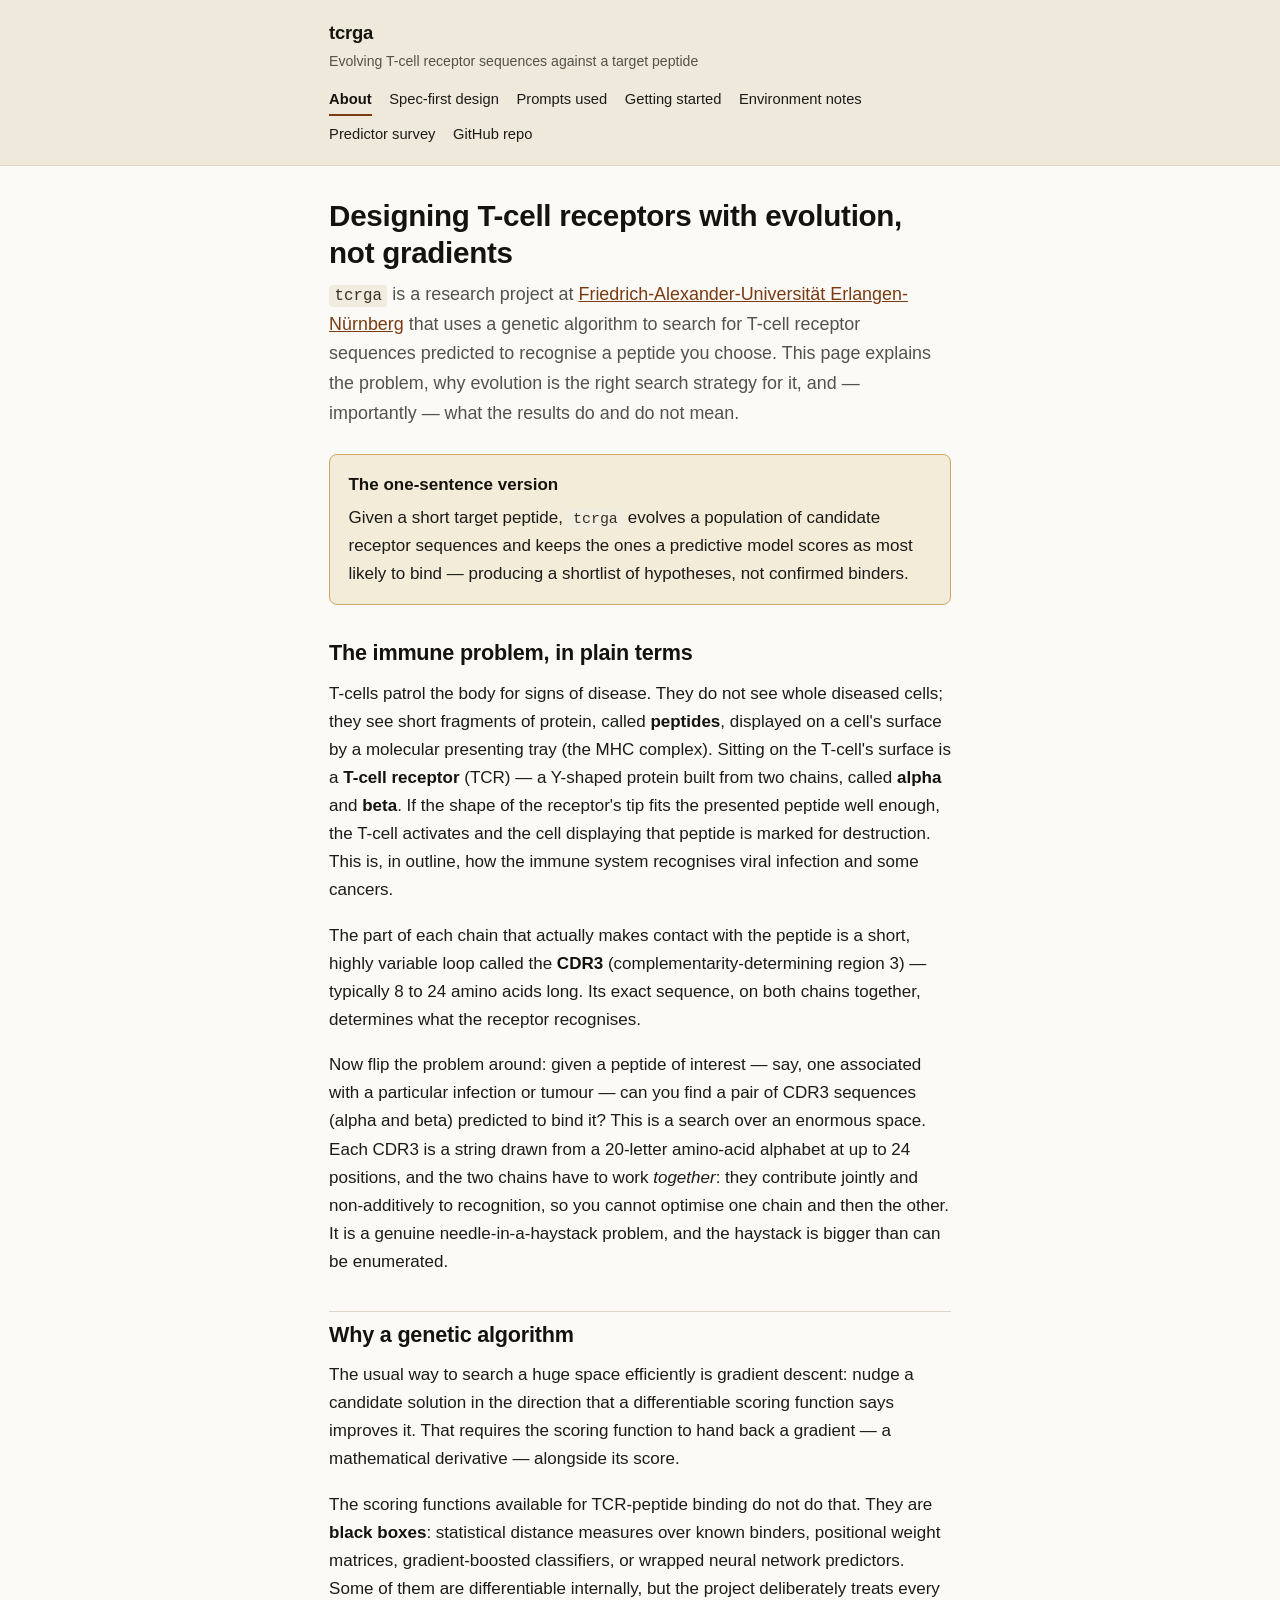
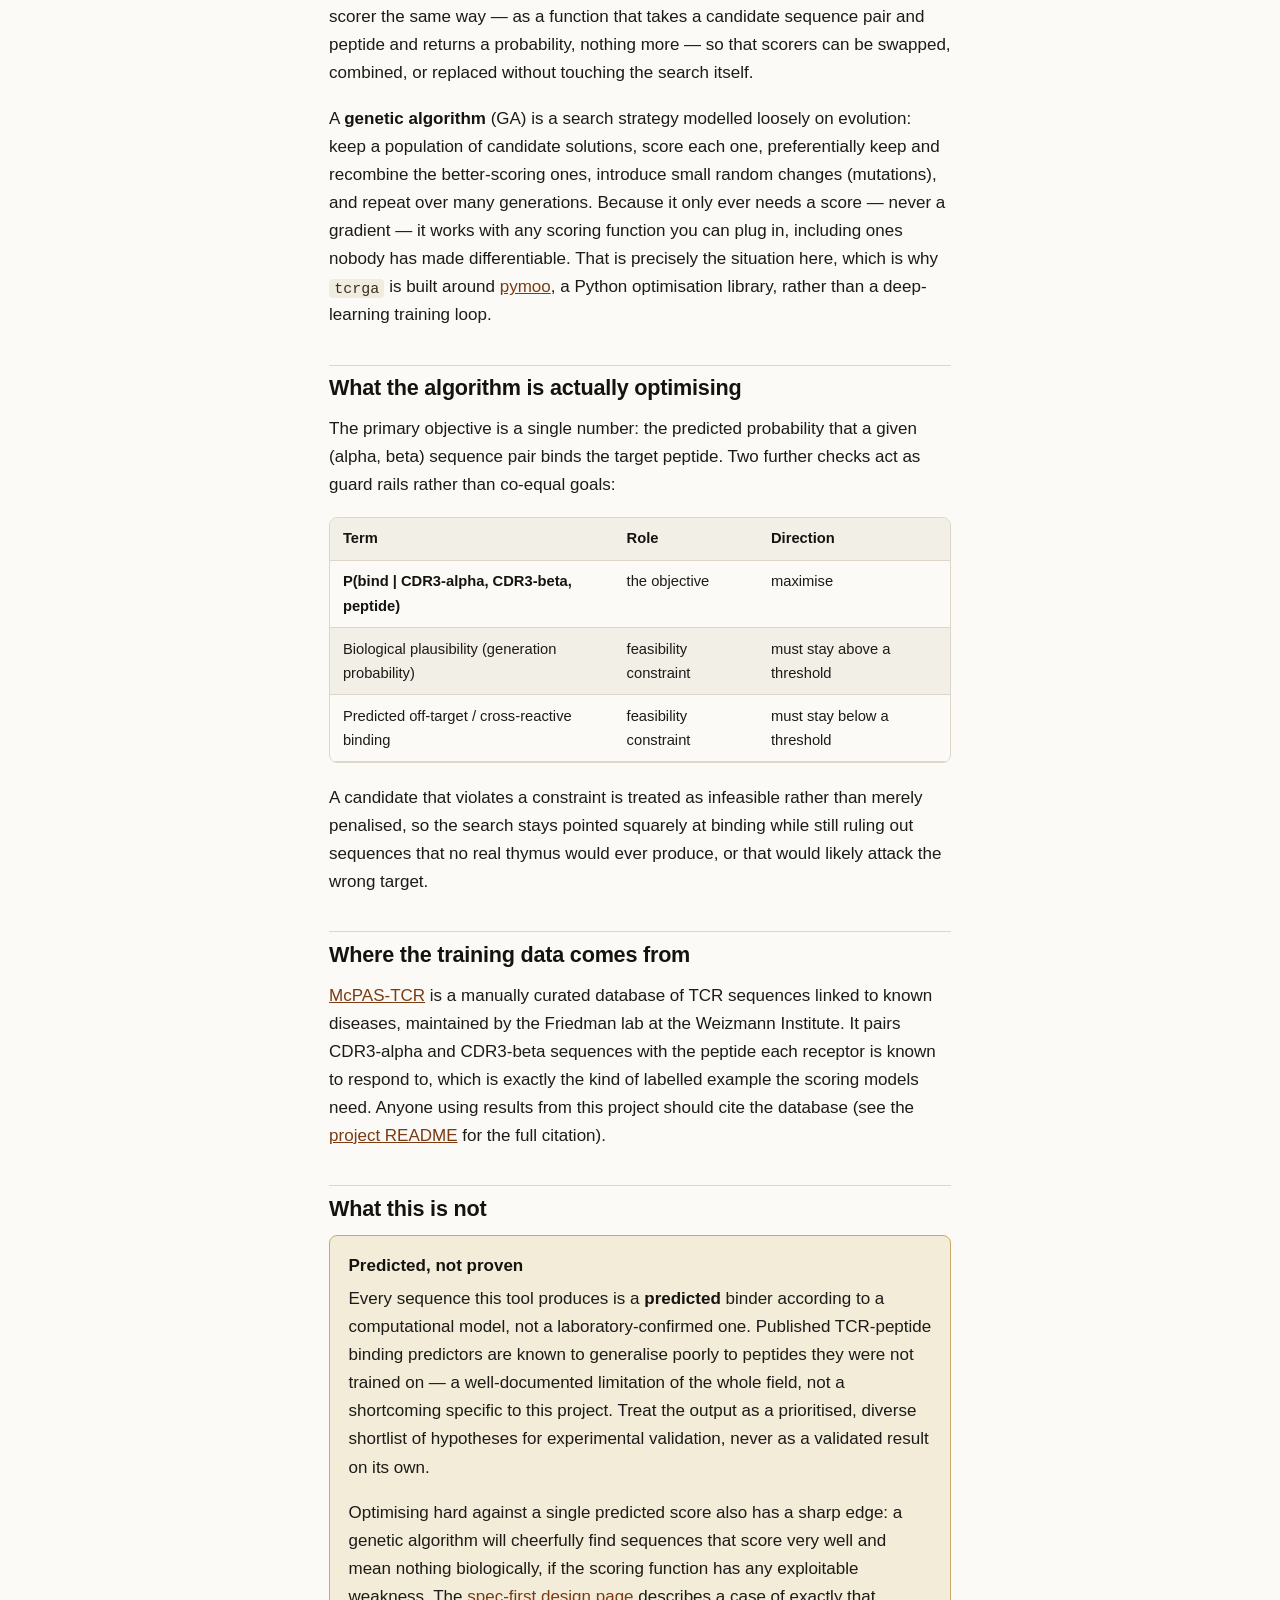
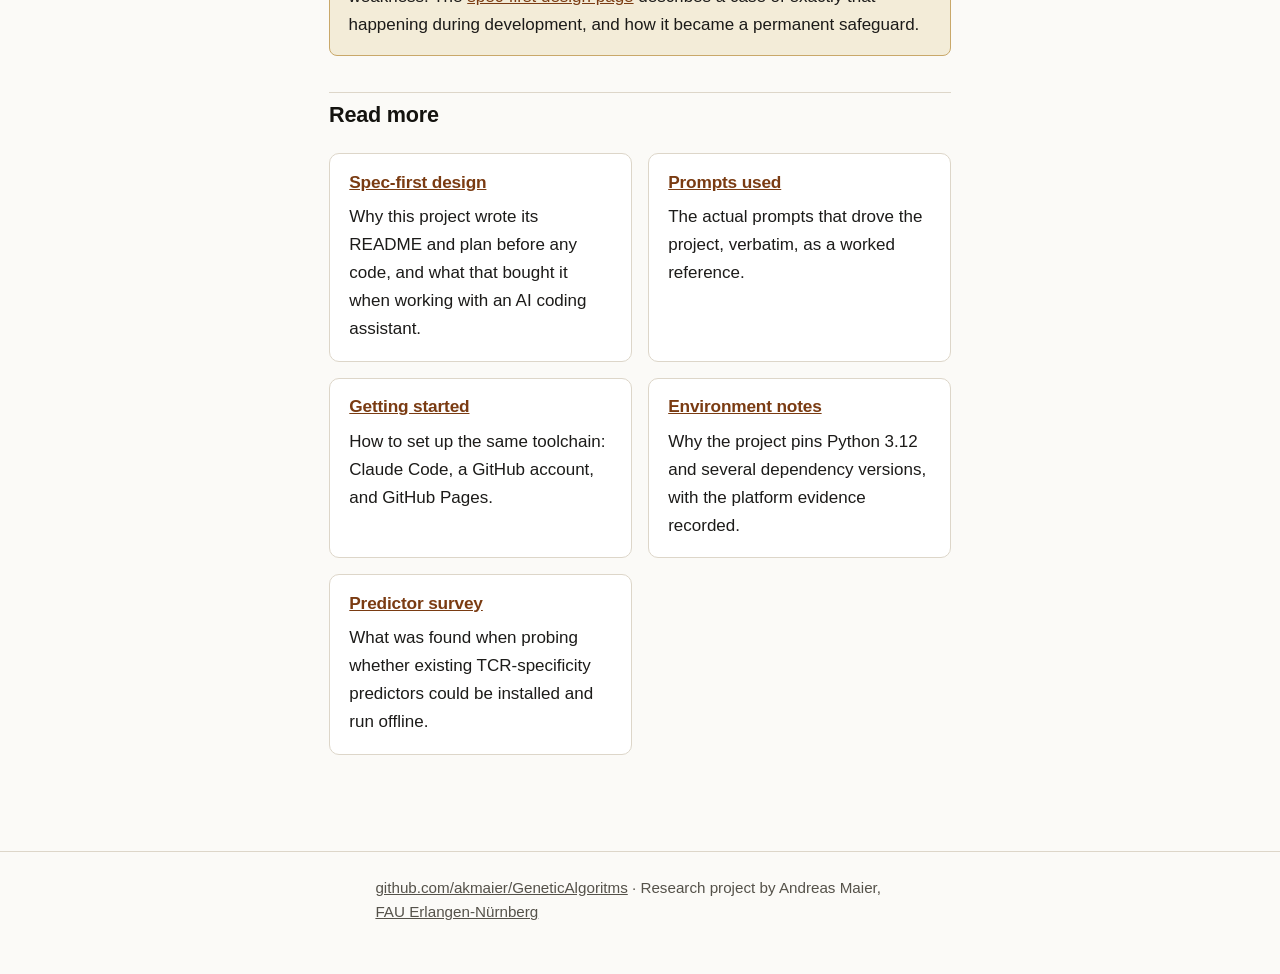
==== docs/index.html @ 0e98a030 "Add GitHub Pages site to docs/ Static, self-contained HTML/CSS site explaining the tcrga project for" ====
<!doctype html>
<html lang="en">
<head>
<meta charset="utf-8">
<meta name="viewport" content="width=device-width, initial-scale=1, viewport-fit=cover">
<title>tcrga — evolving T-cell receptors against a target peptide</title>
<meta name="description" content="tcrga uses a genetic algorithm to search for paired T-cell receptor alpha/beta sequences predicted to bind a chosen peptide. A research project at FAU Erlangen-Nürnberg.">
<link rel="stylesheet" href="style.css">
</head>
<body>
<header class="site-header">
  <div class="site-header-inner">
    <a class="site-title" href="index.html">tcrga</a>
    <span class="site-tagline">Evolving T-cell receptor sequences against a target peptide</span>
    <nav class="site-nav" aria-label="Site">
      <a href="index.html" aria-current="page">About</a>
      <a href="spec-first.html">Spec-first design</a>
      <a href="prompts.html">Prompts used</a>
      <a href="getting-started.html">Getting started</a>
      <a href="environment.md">Environment notes</a>
      <a href="predictors.md">Predictor survey</a>
      <a href="https://github.com/akmaier/GeneticAlgoritms">GitHub repo</a>
    </nav>
  </div>
</header>

<main>
  <h1>Designing T-cell receptors with evolution, not gradients</h1>
  <p class="lede">
    <code>tcrga</code> is a research project at
    <a href="https://www.fau.eu">Friedrich-Alexander-Universität Erlangen-Nürnberg</a>
    that uses a genetic algorithm to search for T-cell receptor sequences predicted to
    recognise a peptide you choose. This page explains the problem, why evolution is the
    right search strategy for it, and — importantly — what the results do and do not mean.
  </p>

  <div class="callout">
    <span class="callout-title">The one-sentence version</span>
    <p>
      Given a short target peptide, <code>tcrga</code> evolves a population of candidate
      receptor sequences and keeps the ones a predictive model scores as most likely to
      bind — producing a shortlist of hypotheses, not confirmed binders.
    </p>
  </div>

  <h2>The immune problem, in plain terms</h2>
  <p>
    T-cells patrol the body for signs of disease. They do not see whole diseased cells;
    they see short fragments of protein, called <strong>peptides</strong>, displayed on a
    cell's surface by a molecular presenting tray (the MHC complex). Sitting on the
    T-cell's surface is a <strong>T-cell receptor</strong> (TCR) — a Y-shaped protein built
    from two chains, called <strong>alpha</strong> and <strong>beta</strong>. If the shape
    of the receptor's tip fits the presented peptide well enough, the T-cell activates and
    the cell displaying that peptide is marked for destruction. This is, in outline, how the
    immune system recognises viral infection and some cancers.
  </p>
  <p>
    The part of each chain that actually makes contact with the peptide is a short,
    highly variable loop called the <strong>CDR3</strong> (complementarity-determining
    region 3) — typically 8 to 24 amino acids long. Its exact sequence, on both chains
    together, determines what the receptor recognises.
  </p>
  <p>
    Now flip the problem around: given a peptide of interest — say, one associated with a
    particular infection or tumour — can you find a pair of CDR3 sequences (alpha and beta)
    predicted to bind it? This is a search over an enormous space. Each CDR3 is a string
    drawn from a 20-letter amino-acid alphabet at up to 24 positions, and the two chains
    have to work <em>together</em>: they contribute jointly and non-additively to
    recognition, so you cannot optimise one chain and then the other. It is a genuine
    needle-in-a-haystack problem, and the haystack is bigger than can be enumerated.
  </p>

  <h2>Why a genetic algorithm</h2>
  <p>
    The usual way to search a huge space efficiently is gradient descent: nudge a candidate
    solution in the direction that a differentiable scoring function says improves it.
    That requires the scoring function to hand back a gradient — a mathematical derivative —
    alongside its score.
  </p>
  <p>
    The scoring functions available for TCR-peptide binding do not do that. They are
    <strong>black boxes</strong>: statistical distance measures over known binders,
    positional weight matrices, gradient-boosted classifiers, or wrapped neural network
    predictors. Some of them are differentiable internally, but the project deliberately
    treats every scorer the same way — as a function that takes a candidate sequence pair
    and peptide and returns a probability, nothing more — so that scorers can be swapped,
    combined, or replaced without touching the search itself.
  </p>
  <p>
    A <strong>genetic algorithm</strong> (GA) is a search strategy modelled loosely on
    evolution: keep a population of candidate solutions, score each one, preferentially
    keep and recombine the better-scoring ones, introduce small random changes
    (mutations), and repeat over many generations. Because it only ever needs a score —
    never a gradient — it works with any scoring function you can plug in, including
    ones nobody has made differentiable. That is precisely the situation here, which is
    why <code>tcrga</code> is built around
    <a href="https://pymoo.org">pymoo</a>, a Python optimisation library, rather than a
    deep-learning training loop.
  </p>

  <h2>What the algorithm is actually optimising</h2>
  <p>
    The primary objective is a single number: the predicted probability that a given
    (alpha, beta) sequence pair binds the target peptide. Two further checks act as
    guard rails rather than co-equal goals:
  </p>
  <div class="table-scroll">
    <table>
      <thead>
        <tr><th>Term</th><th>Role</th><th>Direction</th></tr>
      </thead>
      <tbody>
        <tr><td><strong>P(bind | CDR3-alpha, CDR3-beta, peptide)</strong></td><td>the objective</td><td>maximise</td></tr>
        <tr><td>Biological plausibility (generation probability)</td><td>feasibility constraint</td><td>must stay above a threshold</td></tr>
        <tr><td>Predicted off-target / cross-reactive binding</td><td>feasibility constraint</td><td>must stay below a threshold</td></tr>
      </tbody>
    </table>
  </div>
  <p>
    A candidate that violates a constraint is treated as infeasible rather than merely
    penalised, so the search stays pointed squarely at binding while still ruling out
    sequences that no real thymus would ever produce, or that would likely attack the
    wrong target.
  </p>

  <h2>Where the training data comes from</h2>
  <p>
    <a href="https://friedmanlab.weizmann.ac.il/McPAS-TCR/">McPAS-TCR</a> is a manually
    curated database of TCR sequences linked to known diseases, maintained by the Friedman
    lab at the Weizmann Institute. It pairs CDR3-alpha and CDR3-beta sequences with the
    peptide each receptor is known to respond to, which is exactly the kind of labelled
    example the scoring models need. Anyone using results from this project should cite the
    database (see the <a href="https://github.com/akmaier/GeneticAlgoritms">project
    README</a> for the full citation).
  </p>

  <h2>What this is not</h2>
  <div class="callout">
    <span class="callout-title">Predicted, not proven</span>
    <p>
      Every sequence this tool produces is a <strong>predicted</strong> binder according to
      a computational model, not a laboratory-confirmed one. Published TCR-peptide
      binding predictors are known to generalise poorly to peptides they were not trained
      on — a well-documented limitation of the whole field, not a shortcoming specific to
      this project. Treat the output as a prioritised, diverse shortlist of hypotheses for
      experimental validation, never as a validated result on its own.
    </p>
    <p>
      Optimising hard against a single predicted score also has a sharp edge: a genetic
      algorithm will cheerfully find sequences that score very well and mean nothing
      biologically, if the scoring function has any exploitable weakness. The
      <a href="spec-first.html#objective-exploitation">spec-first design page</a> describes
      a case of exactly that happening during development, and how it became a permanent
      safeguard.
    </p>
  </div>

  <h2>Read more</h2>
  <div class="card-grid">
    <div class="card">
      <h3><a href="spec-first.html">Spec-first design</a></h3>
      <p>Why this project wrote its README and plan before any code, and what that bought it when working with an AI coding assistant.</p>
    </div>
    <div class="card">
      <h3><a href="prompts.html">Prompts used</a></h3>
      <p>The actual prompts that drove the project, verbatim, as a worked reference.</p>
    </div>
    <div class="card">
      <h3><a href="getting-started.html">Getting started</a></h3>
      <p>How to set up the same toolchain: Claude Code, a GitHub account, and GitHub Pages.</p>
    </div>
    <div class="card">
      <h3><a href="environment.md">Environment notes</a></h3>
      <p>Why the project pins Python 3.12 and several dependency versions, with the platform evidence recorded.</p>
    </div>
    <div class="card">
      <h3><a href="predictors.md">Predictor survey</a></h3>
      <p>What was found when probing whether existing TCR-specificity predictors could be installed and run offline.</p>
    </div>
  </div>
</main>

<footer class="site-footer">
  <div class="footer-inner">
    <p class="meta-links">
      <a href="https://github.com/akmaier/GeneticAlgoritms">github.com/akmaier/GeneticAlgoritms</a>
      &middot; Research project by Andreas Maier,
      <a href="https://www.fau.eu">FAU Erlangen-Nürnberg</a>
    </p>
  </div>
</footer>
</body>
</html>
---- docs/style.css ----
/* tcrga project site — shared stylesheet
   Self-contained, no external fonts or frameworks. */

:root {
  --bg: #fbfaf7;
  --bg-raised: #ffffff;
  --text: #1c1b19;
  --text-muted: #55524a;
  --heading: #14130f;
  --link: #7a3b12;
  --link-visited: #5c3a63;
  --border: #ddd6c9;
  --border-strong: #b8ae97;
  --code-bg: #f0ece0;
  --code-text: #3a2f1e;
  --accent: #7a3b12;
  --callout-bg: #f3ecd8;
  --callout-border: #c9a86a;
  --table-stripe: #f2efe6;
  --nav-bg: #efe9db;
}

@media (prefers-color-scheme: dark) {
  :root:not([data-theme="light"]) {
    --bg: #171613;
    --bg-raised: #1f1d19;
    --text: #e8e4d9;
    --text-muted: #b3ac9b;
    --heading: #f5f1e6;
    --link: #e2a26b;
    --link-visited: #c9a3d6;
    --border: #3a372e;
    --border-strong: #514c3d;
    --code-bg: #26241d;
    --code-text: #e8e0c9;
    --accent: #e2a26b;
    --callout-bg: #2a2515;
    --callout-border: #6b5628;
    --table-stripe: #1d1b16;
    --nav-bg: #1f1d19;
    color-scheme: dark;
  }
}

:root[data-theme="dark"] {
  --bg: #171613;
  --bg-raised: #1f1d19;
  --text: #e8e4d9;
  --text-muted: #b3ac9b;
  --heading: #f5f1e6;
  --link: #e2a26b;
  --link-visited: #c9a3d6;
  --border: #3a372e;
  --border-strong: #514c3d;
  --code-bg: #26241d;
  --code-text: #e8e0c9;
  --accent: #e2a26b;
  --callout-bg: #2a2515;
  --callout-border: #6b5628;
  --table-stripe: #1d1b16;
  --nav-bg: #1f1d19;
  color-scheme: dark;
}

* {
  box-sizing: border-box;
}

html {
  -webkit-text-size-adjust: 100%;
}

body {
  margin: 0;
  padding: 0;
  background: var(--bg);
  color: var(--text);
  font-family: -apple-system, BlinkMacSystemFont, "Segoe UI", Roboto, Helvetica,
    Arial, sans-serif, "Apple Color Emoji", "Segoe UI Emoji";
  line-height: 1.65;
  font-size: 17px;
}

.site-header {
  border-bottom: 1px solid var(--border);
  background: var(--nav-bg);
  padding-top: env(safe-area-inset-top, 0px);
}

.site-header-inner {
  max-width: 70ch;
  margin: 0 auto;
  padding: 1.1rem 1.25rem 0.9rem;
}

.site-title {
  display: block;
  font-size: 1.15rem;
  font-weight: 700;
  color: var(--heading);
  text-decoration: none;
  letter-spacing: -0.01em;
}

.site-tagline {
  display: block;
  color: var(--text-muted);
  font-size: 0.88rem;
  margin-top: 0.15rem;
}

nav.site-nav {
  margin-top: 0.85rem;
  display: flex;
  flex-wrap: wrap;
  gap: 0.4rem 1.1rem;
  font-size: 0.92rem;
}

nav.site-nav a {
  color: var(--text);
  text-decoration: none;
  border-bottom: 2px solid transparent;
  padding-bottom: 0.15rem;
  white-space: nowrap;
}

nav.site-nav a:hover,
nav.site-nav a[aria-current="page"] {
  border-bottom-color: var(--accent);
}

nav.site-nav a[aria-current="page"] {
  color: var(--heading);
  font-weight: 600;
}

main {
  max-width: 70ch;
  margin: 0 auto;
  padding: 2rem 1.25rem 4rem;
}

footer.site-footer {
  border-top: 1px solid var(--border);
  padding: 1.5rem 1.25rem calc(2rem + env(safe-area-inset-bottom, 0px));
  padding: 1.5rem 1.25rem;
  padding-bottom: calc(2rem + env(safe-area-inset-bottom, 0px));
}

footer.site-footer .footer-inner {
  max-width: 70ch;
  margin: 0 auto;
  color: var(--text-muted);
  font-size: 0.85rem;
  line-height: 1.6;
}

footer.site-footer a {
  color: var(--text-muted);
}

h1, h2, h3, h4 {
  color: var(--heading);
  line-height: 1.25;
  letter-spacing: -0.01em;
}

h1 {
  font-size: 1.85rem;
  margin: 0 0 0.5rem;
}

h2 {
  font-size: 1.35rem;
  margin: 2.2rem 0 0.8rem;
  padding-top: 0.6rem;
  border-top: 1px solid var(--border);
}

h2:first-of-type {
  border-top: none;
  padding-top: 0;
}

h3 {
  font-size: 1.08rem;
  margin: 1.6rem 0 0.6rem;
}

p {
  margin: 0 0 1.1rem;
}

.lede {
  font-size: 1.12rem;
  color: var(--text-muted);
  margin-bottom: 1.6rem;
}

a {
  color: var(--link);
}

a:visited {
  color: var(--link-visited);
}

ul, ol {
  margin: 0 0 1.1rem;
  padding-left: 1.4rem;
}

li {
  margin-bottom: 0.4rem;
}

strong {
  color: var(--heading);
}

code, pre, kbd {
  font-family: ui-monospace, SFMono-Regular, "SF Mono", Menlo, Consolas,
    "Liberation Mono", monospace;
  font-size: 0.88em;
}

code {
  background: var(--code-bg);
  color: var(--code-text);
  padding: 0.12em 0.35em;
  border-radius: 4px;
  word-break: break-word;
}

pre {
  background: var(--code-bg);
  color: var(--code-text);
  padding: 0.9rem 1rem;
  border-radius: 8px;
  overflow-x: auto;
  margin: 0 0 1.2rem;
  border: 1px solid var(--border);
}

pre code {
  background: none;
  padding: 0;
  border-radius: 0;
  word-break: normal;
  white-space: pre;
}

.table-scroll {
  overflow-x: auto;
  margin: 0 0 1.3rem;
  border: 1px solid var(--border);
  border-radius: 8px;
}

table {
  border-collapse: collapse;
  width: 100%;
  min-width: 460px;
  font-size: 0.92rem;
}

th, td {
  text-align: left;
  padding: 0.55rem 0.8rem;
  border-bottom: 1px solid var(--border);
  vertical-align: top;
}

thead th {
  background: var(--table-stripe);
  color: var(--heading);
  font-weight: 600;
  white-space: nowrap;
}

tbody tr:nth-child(even) {
  background: var(--table-stripe);
}

blockquote {
  margin: 0 0 1.2rem;
  padding: 0.15rem 1.1rem;
  border-left: 3px solid var(--border-strong);
  color: var(--text-muted);
}

.callout {
  background: var(--callout-bg);
  border: 1px solid var(--callout-border);
  border-radius: 8px;
  padding: 1rem 1.15rem;
  margin: 0 0 1.3rem;
}

.callout p:last-child {
  margin-bottom: 0;
}

.callout-title {
  font-weight: 700;
  color: var(--heading);
  display: block;
  margin-bottom: 0.3rem;
}

.card-grid {
  display: grid;
  grid-template-columns: repeat(auto-fit, minmax(220px, 1fr));
  gap: 1rem;
  margin: 1.5rem 0 2rem;
}

.card {
  border: 1px solid var(--border);
  border-radius: 10px;
  padding: 1.1rem 1.2rem;
  background: var(--bg-raised);
}

.card h3 {
  margin-top: 0;
}

.card p:last-child {
  margin-bottom: 0;
}

.page-list {
  list-style: none;
  padding-left: 0;
}

.page-list li {
  padding: 0.15rem 0;
}

.prompt-block {
  background: var(--bg-raised);
  border: 1px solid var(--border-strong);
  border-left: 4px solid var(--accent);
  border-radius: 6px;
  padding: 1rem 1.2rem;
  margin: 0 0 0.6rem;
  font-family: -apple-system, BlinkMacSystemFont, "Segoe UI", Roboto, Helvetica,
    Arial, sans-serif;
  font-size: 1rem;
  line-height: 1.6;
  color: var(--text);
  white-space: pre-wrap;
  overflow-x: auto;
}

.prompt-label {
  display: block;
  font-size: 0.78rem;
  text-transform: uppercase;
  letter-spacing: 0.06em;
  color: var(--text-muted);
  margin: 0 0 0.9rem;
  font-weight: 600;
}

.prompt-note {
  color: var(--text-muted);
  font-style: italic;
  margin: 0 0 2rem;
}

.prompt-note:last-child {
  margin-bottom: 2rem;
}

hr.rule {
  border: none;
  border-top: 1px solid var(--border);
  margin: 2rem 0;
}

.meta-links {
  font-size: 0.95rem;
}

img {
  max-width: 100%;
}

[hidden] {
  display: none !important;
}
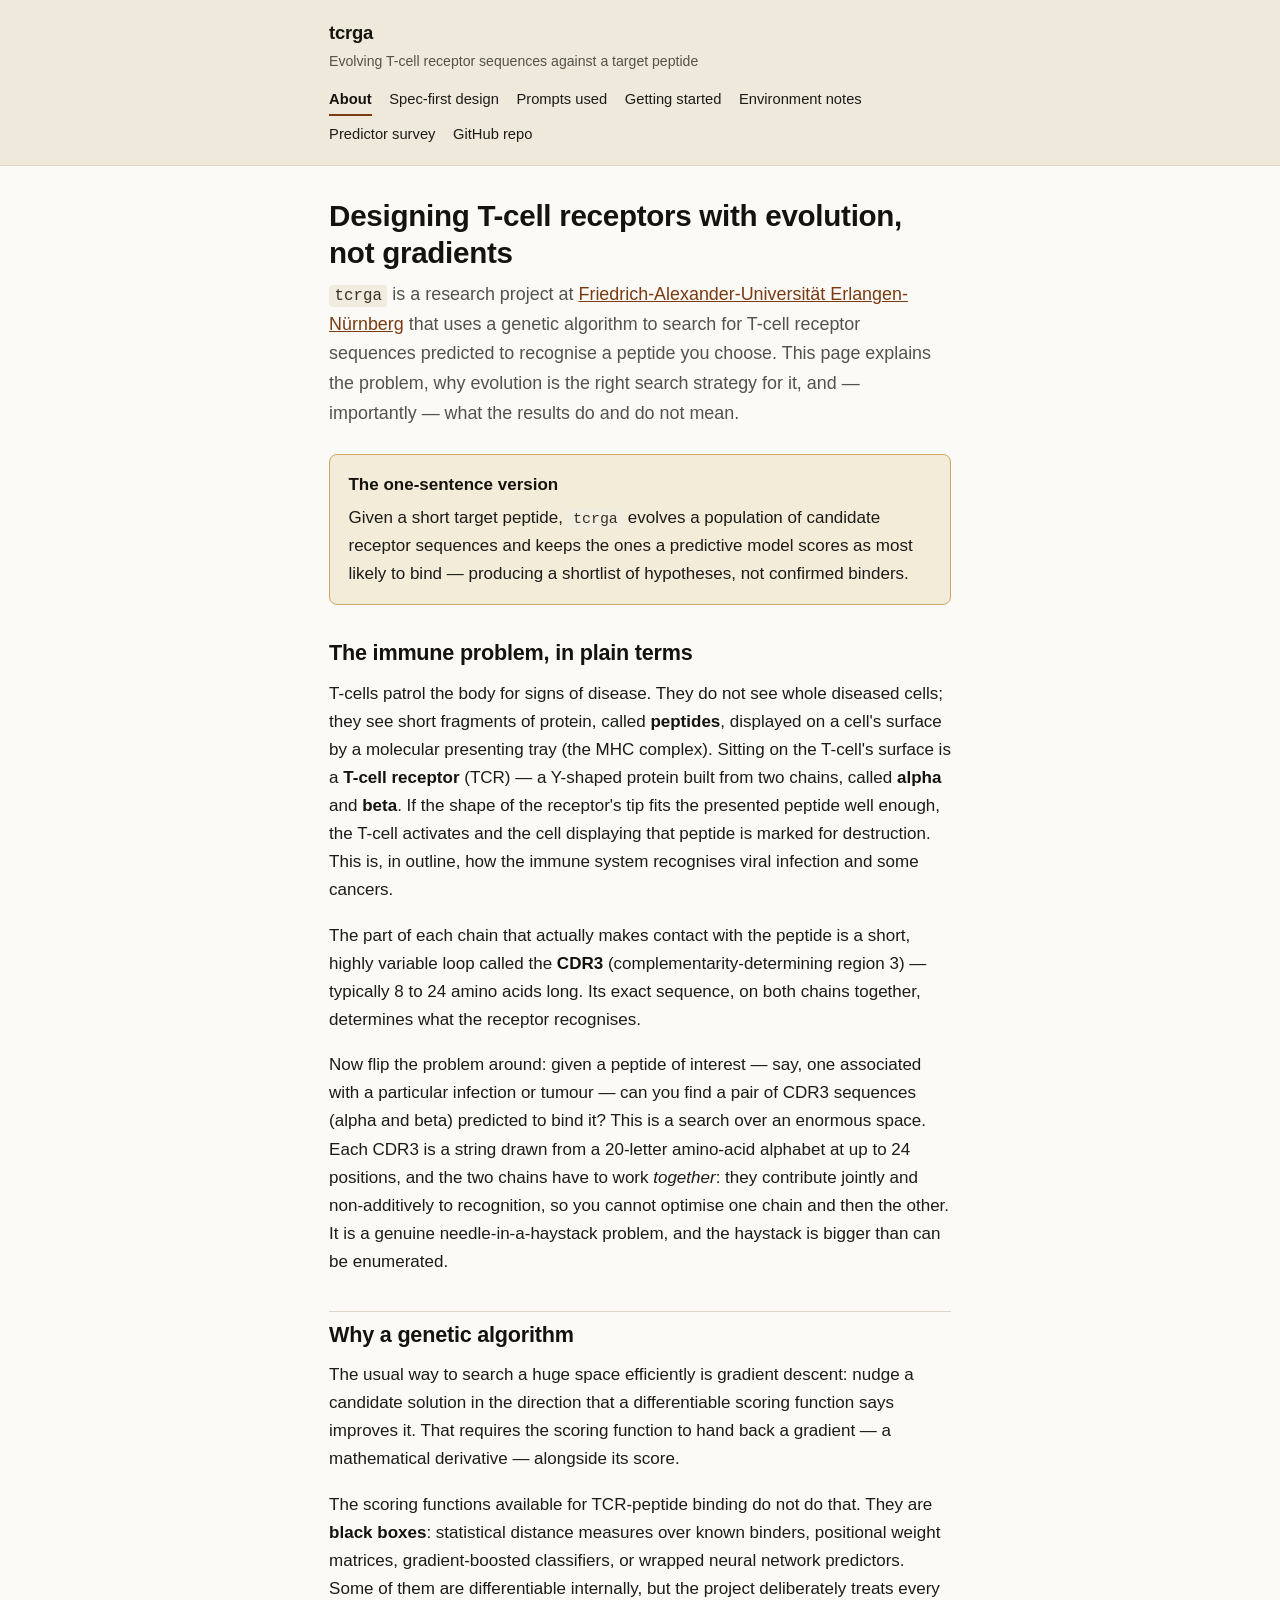
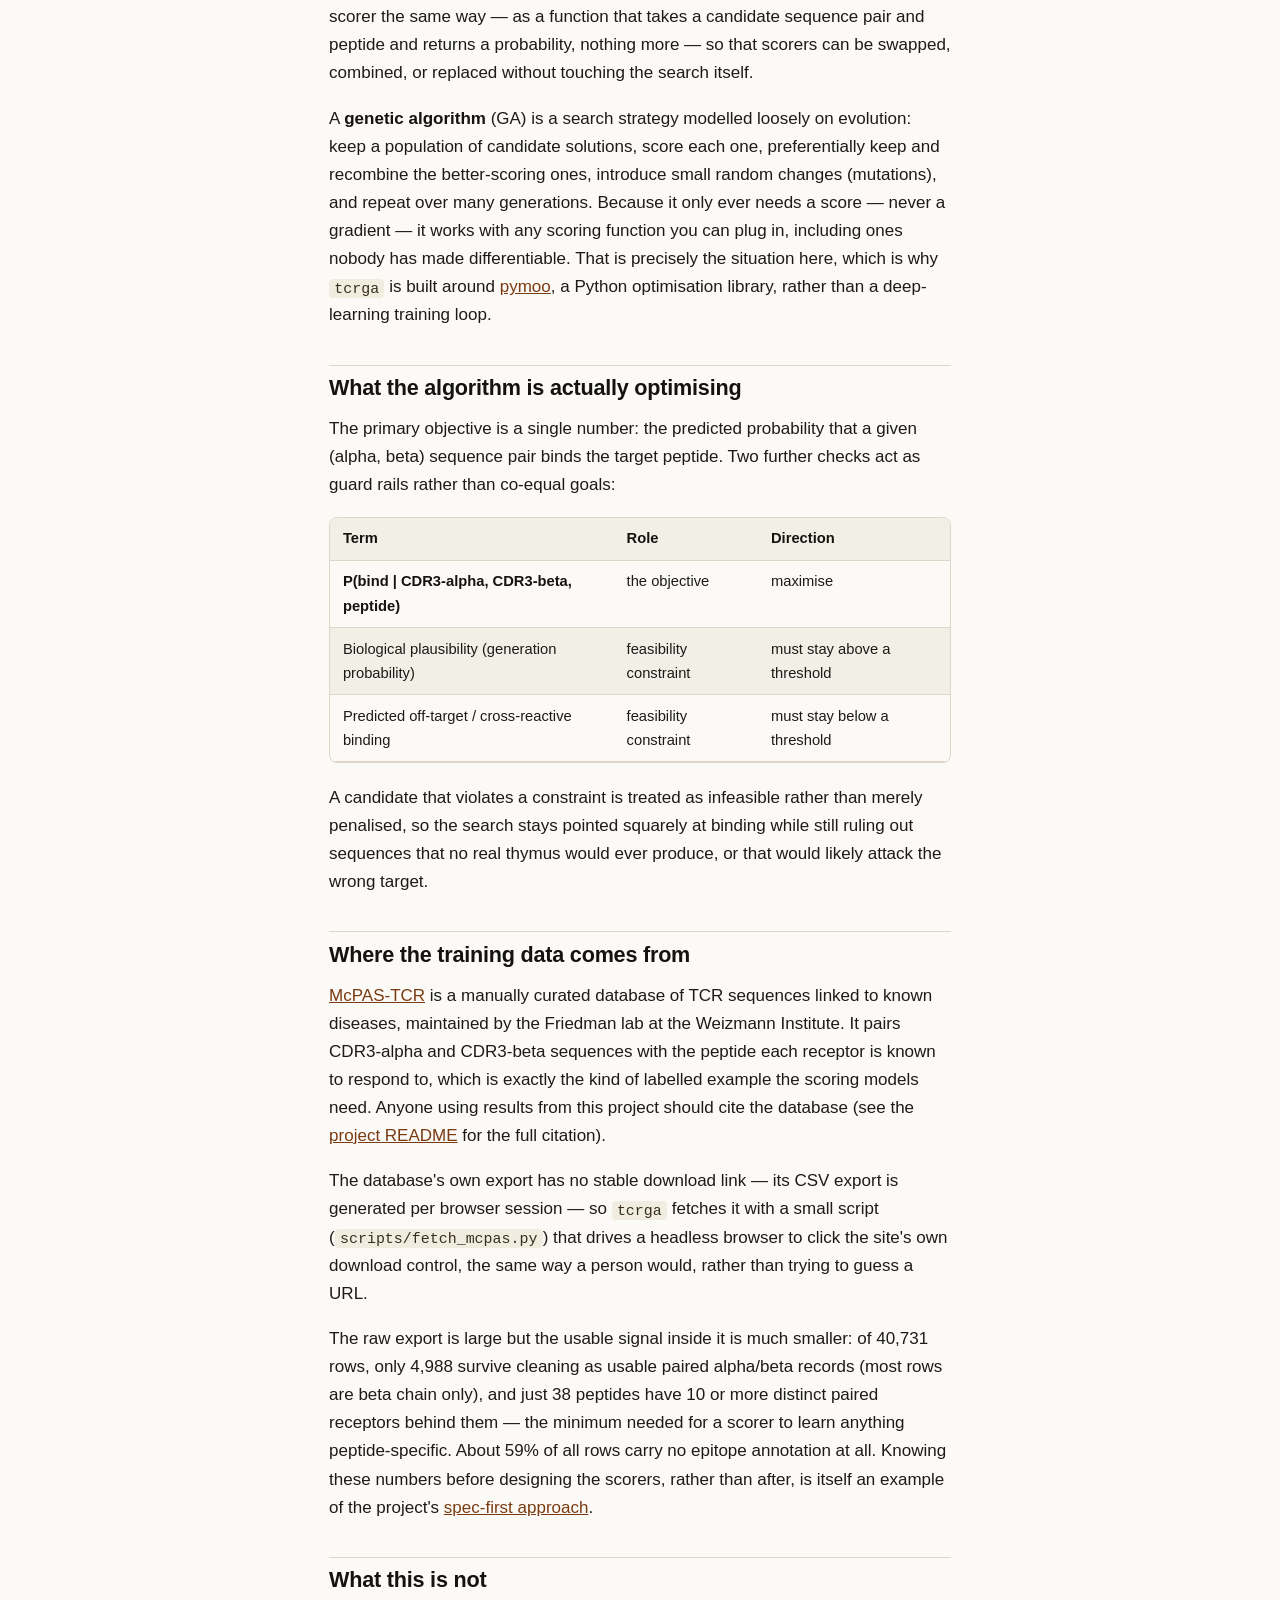
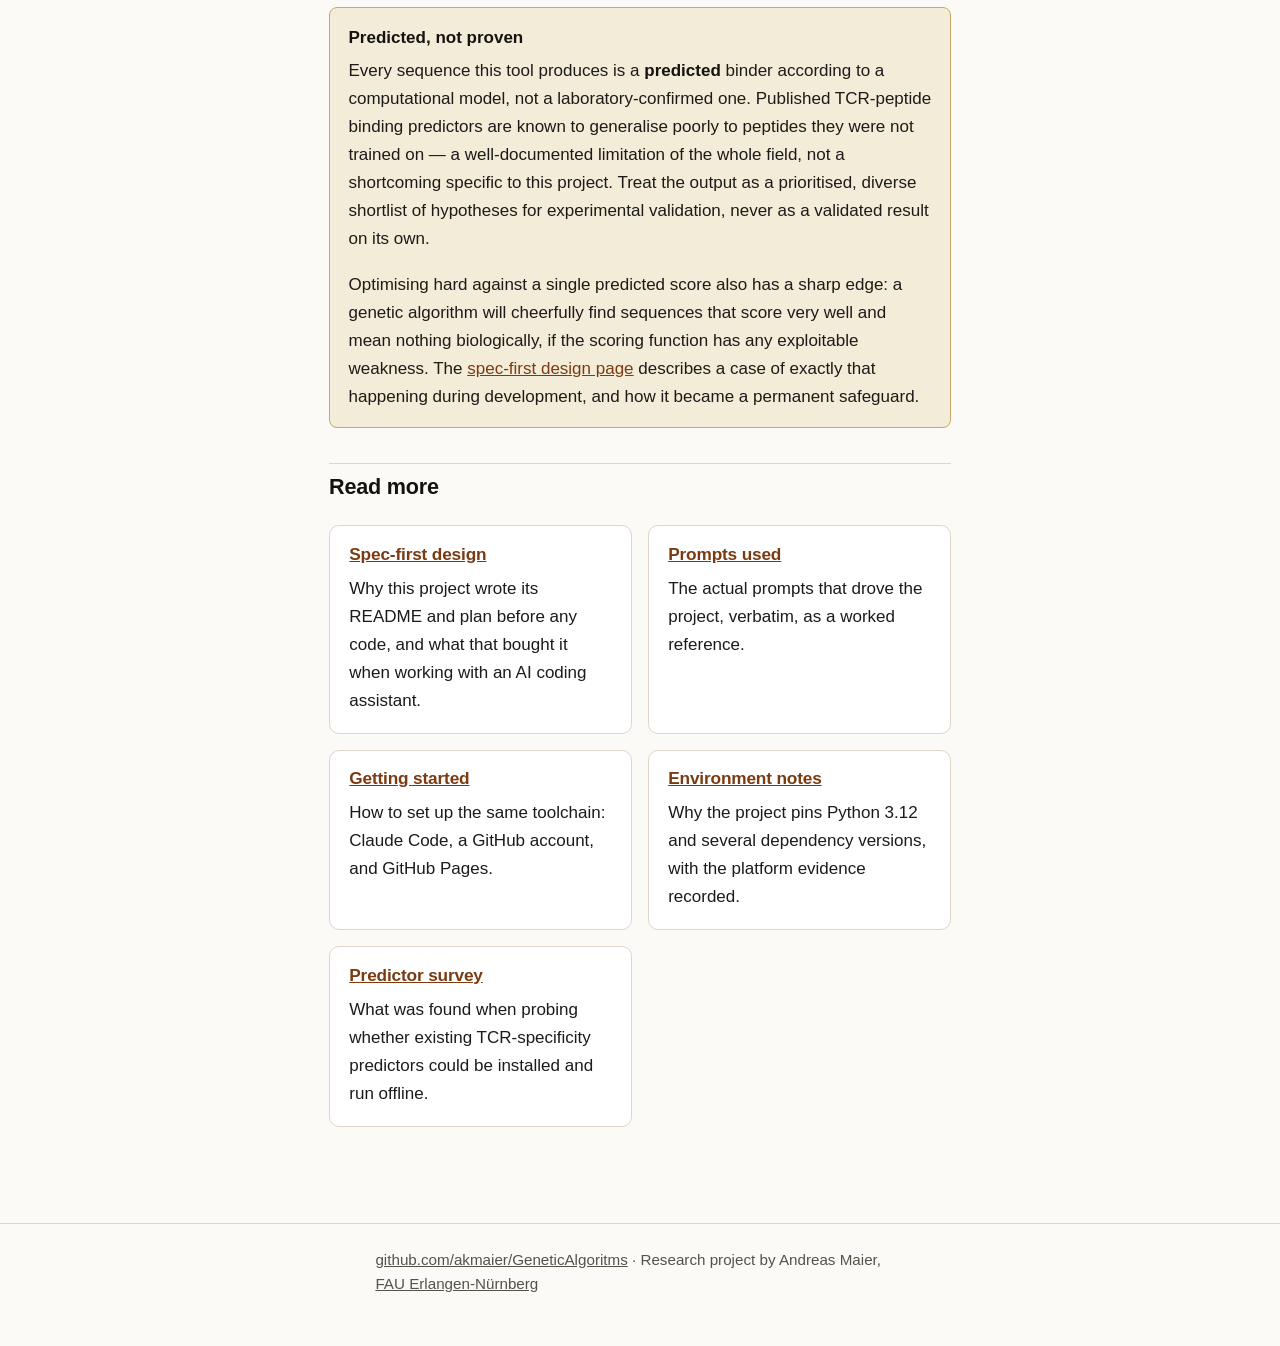
==== commit 029273c6: "docs: mirror .md docs as HTML, fix broken links, update data-size facts docs/.nojekyll disables the " ====
--- a/docs/index.html
+++ b/docs/index.html
@@ -17,8 +17,8 @@
       <a href="spec-first.html">Spec-first design</a>
       <a href="prompts.html">Prompts used</a>
       <a href="getting-started.html">Getting started</a>
-      <a href="environment.md">Environment notes</a>
-      <a href="predictors.md">Predictor survey</a>
+      <a href="environment.html">Environment notes</a>
+      <a href="predictors.html">Predictor survey</a>
       <a href="https://github.com/akmaier/GeneticAlgoritms">GitHub repo</a>
     </nav>
   </div>
@@ -133,6 +133,22 @@
     database (see the <a href="https://github.com/akmaier/GeneticAlgoritms">project
     README</a> for the full citation).
   </p>
+  <p>
+    The database's own export has no stable download link — its CSV export is generated
+    per browser session — so <code>tcrga</code> fetches it with a small script
+    (<code>scripts/fetch_mcpas.py</code>) that drives a headless browser to click the
+    site's own download control, the same way a person would, rather than trying to guess
+    a URL.
+  </p>
+  <p>
+    The raw export is large but the usable signal inside it is much smaller: of
+    40,731 rows, only 4,988 survive cleaning as usable paired alpha/beta records (most
+    rows are beta chain only), and just 38 peptides have 10 or more distinct paired
+    receptors behind them — the minimum needed for a scorer to learn anything peptide-specific.
+    About 59% of all rows carry no epitope annotation at all. Knowing these numbers before
+    designing the scorers, rather than after, is itself an example of the project's
+    <a href="spec-first.html">spec-first approach</a>.
+  </p>
 
   <h2>What this is not</h2>
   <div class="callout">
@@ -170,11 +186,11 @@
       <p>How to set up the same toolchain: Claude Code, a GitHub account, and GitHub Pages.</p>
     </div>
     <div class="card">
-      <h3><a href="environment.md">Environment notes</a></h3>
+      <h3><a href="environment.html">Environment notes</a></h3>
       <p>Why the project pins Python 3.12 and several dependency versions, with the platform evidence recorded.</p>
     </div>
     <div class="card">
-      <h3><a href="predictors.md">Predictor survey</a></h3>
+      <h3><a href="predictors.html">Predictor survey</a></h3>
       <p>What was found when probing whether existing TCR-specificity predictors could be installed and run offline.</p>
     </div>
   </div>
